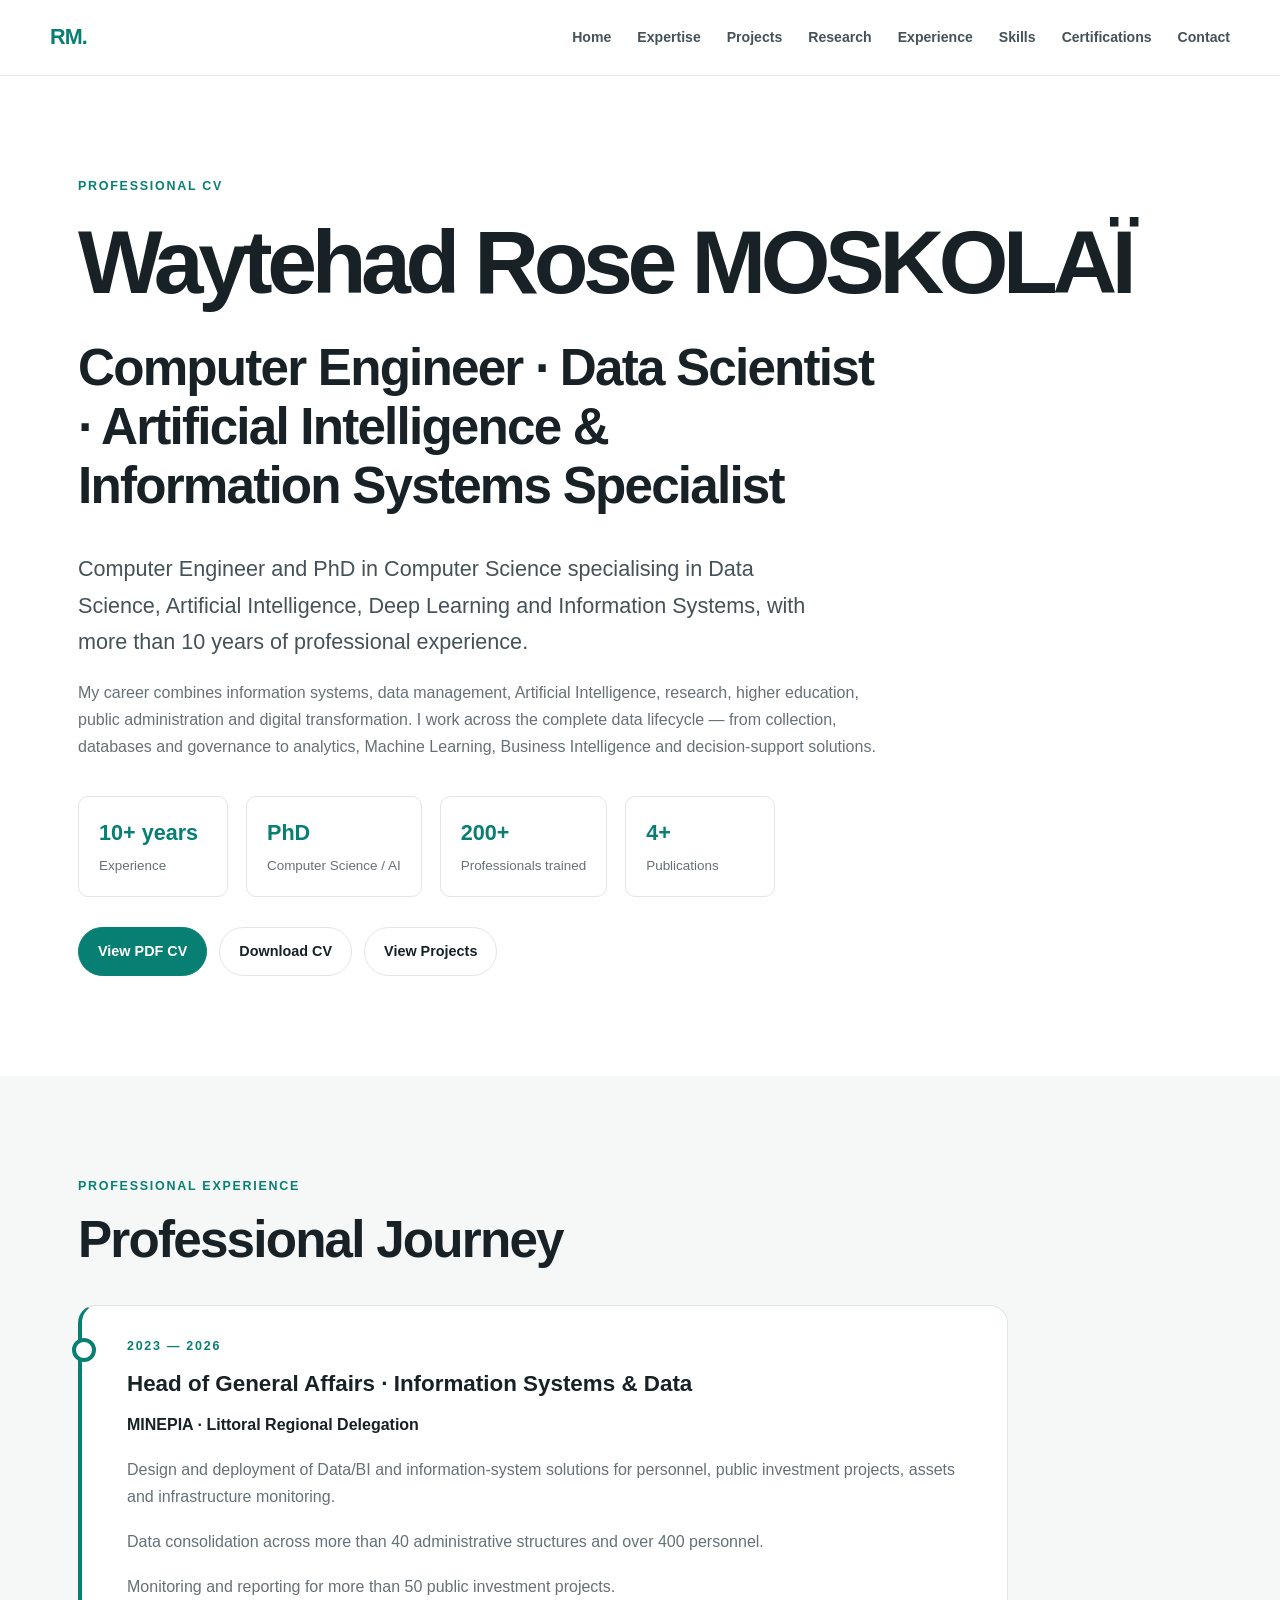
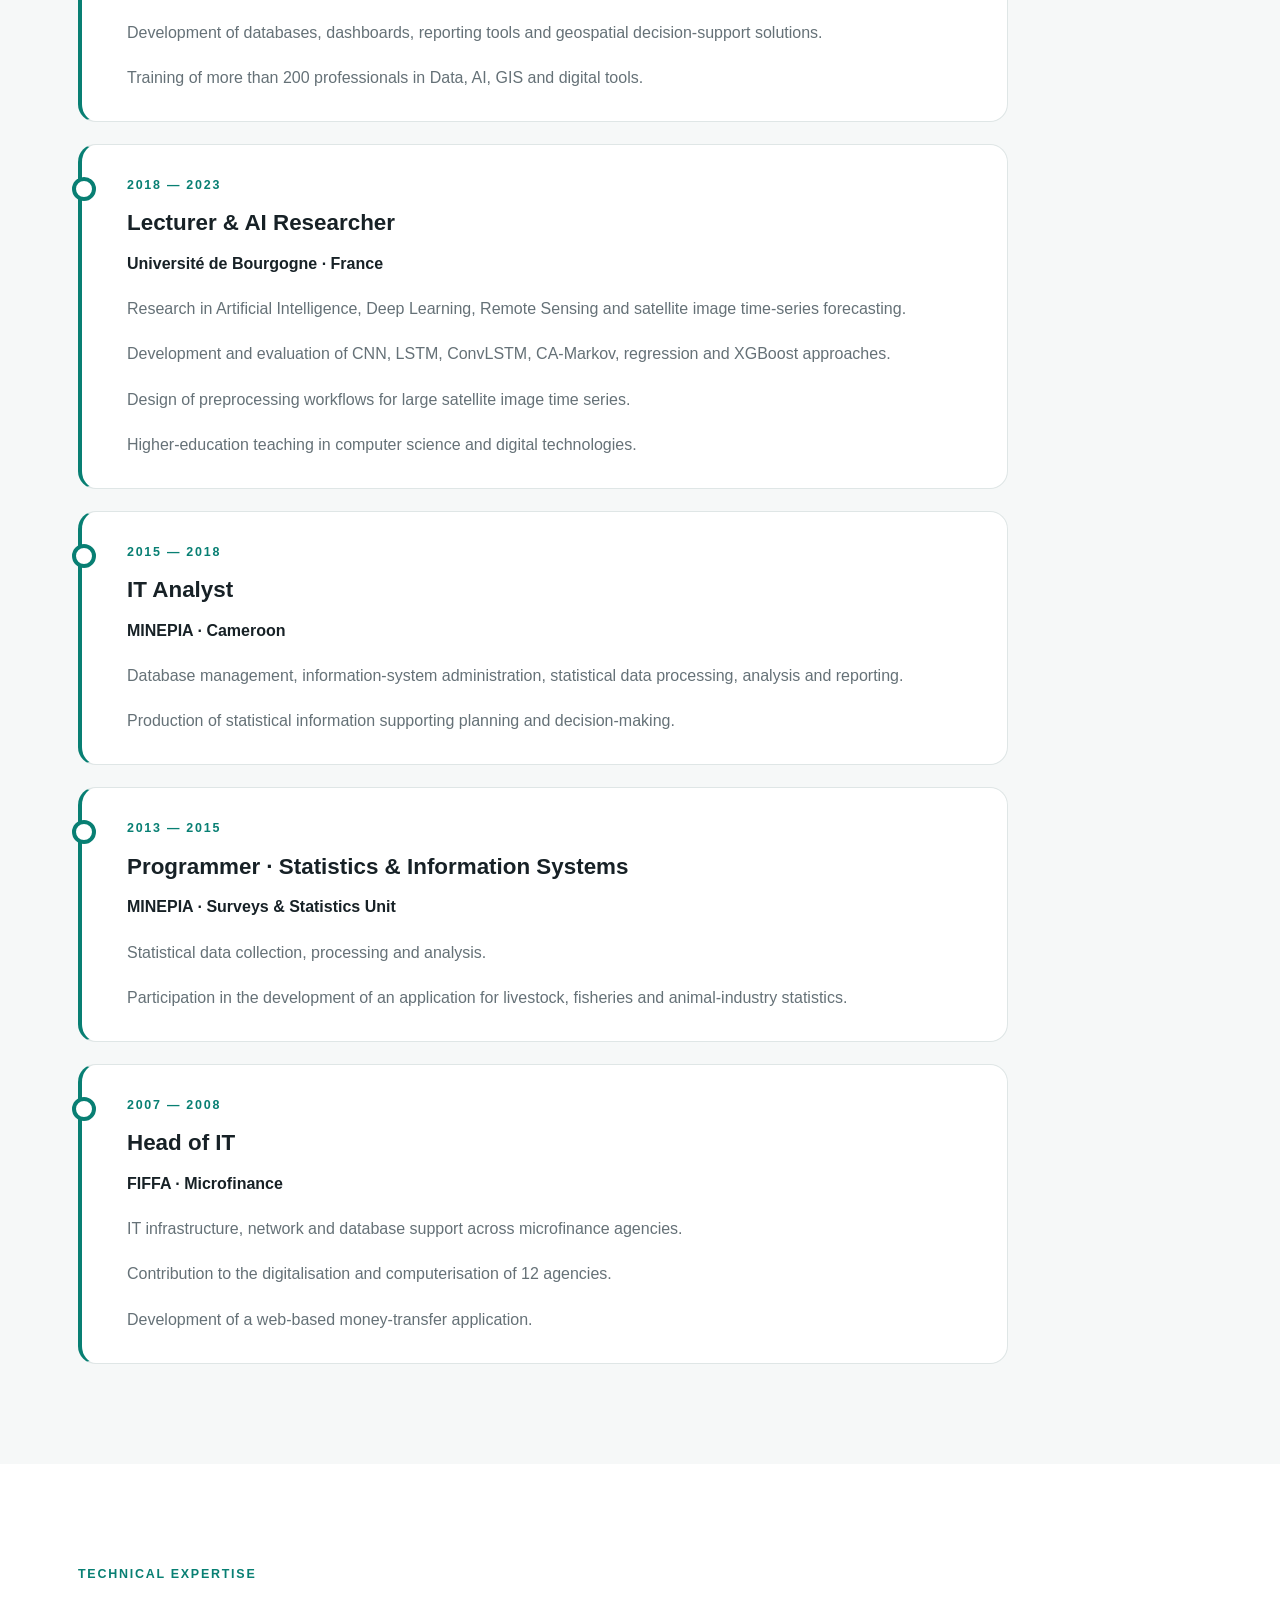
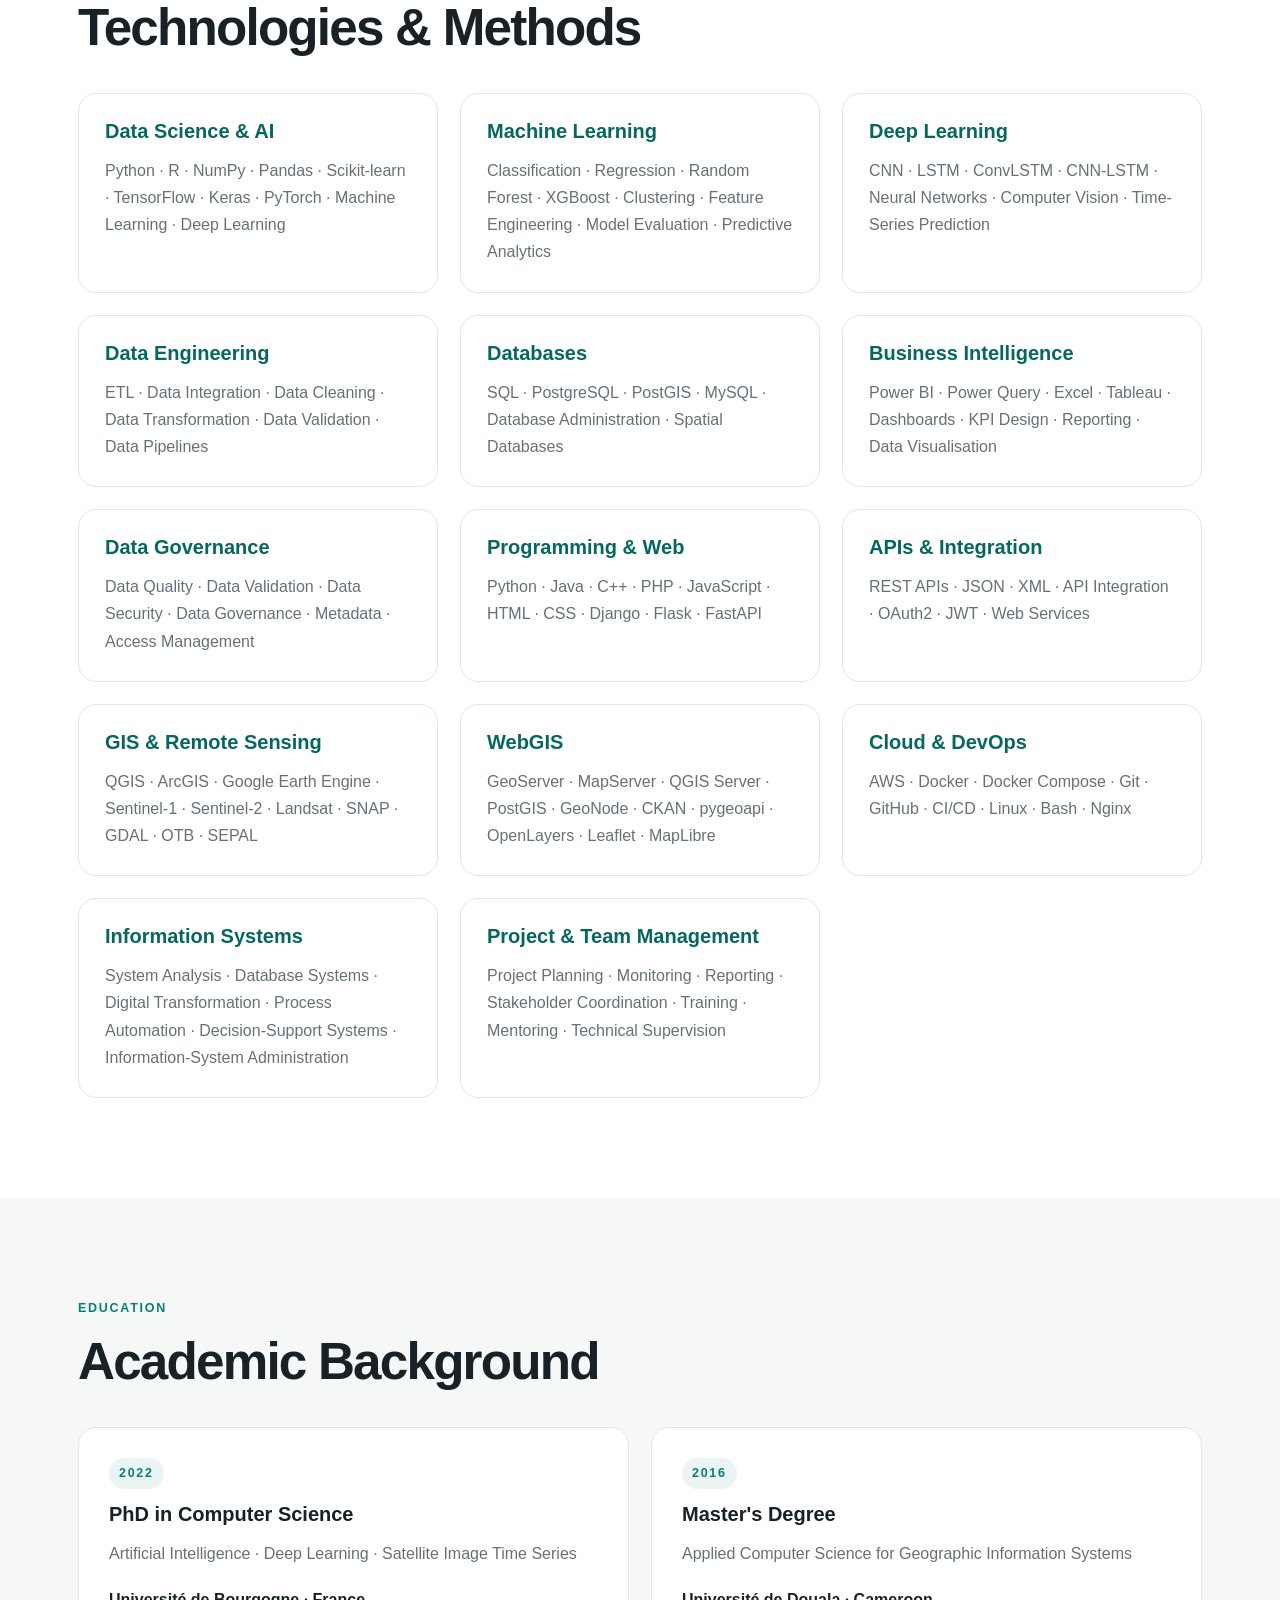
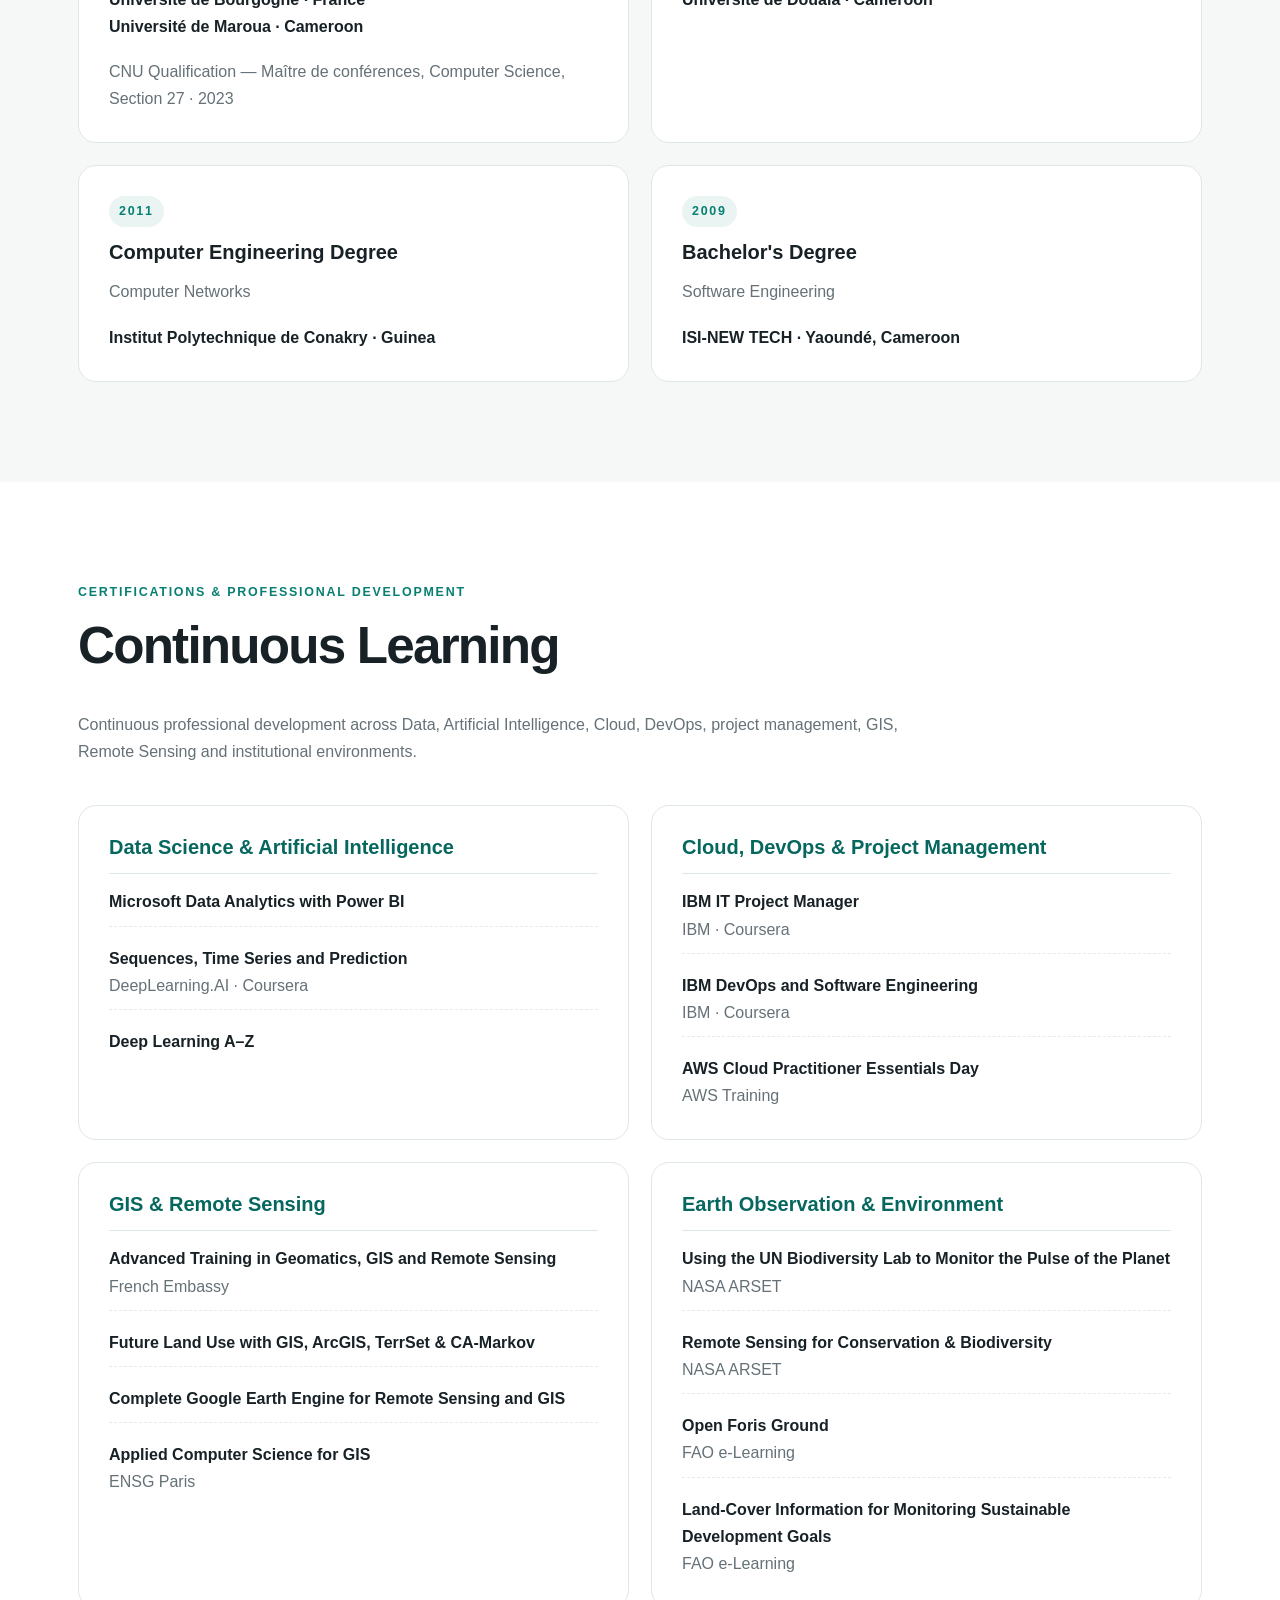
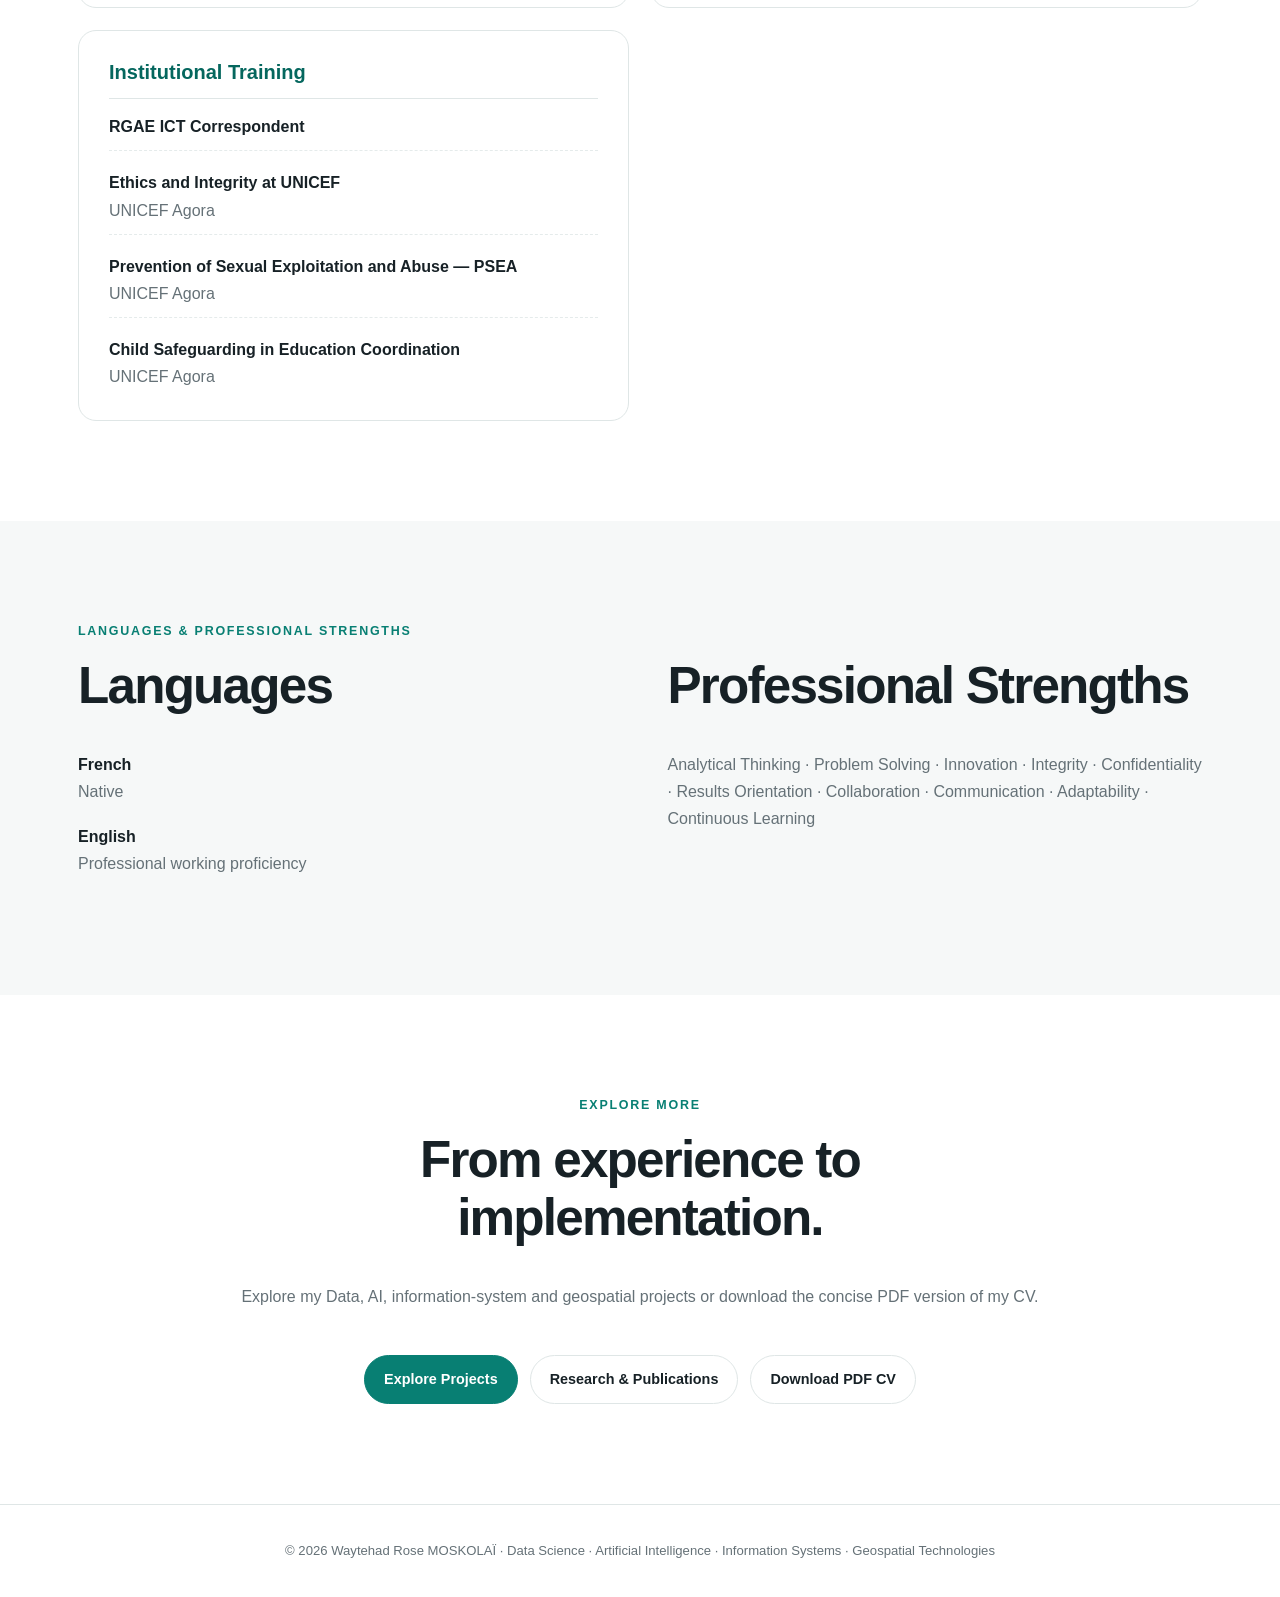
==== cv.html @ c359c7dd "Expand portfolio with research publications" ====
<!doctype html>
<html lang="en">

<head>

    <meta charset="utf-8">

    <meta
        name="viewport"
        content="width=device-width, initial-scale=1"
    >

    <meta
        name="description"
        content="Professional CV of Waytehad Rose MOSKOLAÏ — Computer Engineer, Data Scientist, AI and Information Systems Specialist."
    >

    <title>
        CV | Waytehad Rose MOSKOLAÏ
    </title>

    <link rel="stylesheet" href="style.css">

</head>


<body>

    <!-- =========================================================
         NAVIGATION
    ========================================================== -->

    <header class="nav">

        <a class="brand" href="index.html">
            RM.
        </a>

        <nav>
            <a href="index.html">Home</a>
            <a href="index.html#expertise">Expertise</a>
            <a href="index.html#projects">Projects</a>
            <a href="index.html#research">Research</a>
            <a href="#experience">Experience</a>
            <a href="#skills">Skills</a>
            <a href="#certifications">Certifications</a>
            <a href="index.html#contact">Contact</a>
        </nav>

    </header>


    <main>

        <!-- =====================================================
             01 — PROFILE
        ====================================================== -->

        <section class="section">

            <p class="kicker">
                PROFESSIONAL CV
            </p>

            <h1>
                Waytehad Rose MOSKOLAÏ
            </h1>

            <h2>
                Computer Engineer · Data Scientist ·
                Artificial Intelligence & Information Systems Specialist
            </h2>


            <p class="lead">
                Computer Engineer and PhD in Computer Science
                specialising in Data Science, Artificial Intelligence,
                Deep Learning and Information Systems, with more than
                10 years of professional experience.
            </p>

            <p>
                My career combines information systems, data management,
                Artificial Intelligence, research, higher education,
                public administration and digital transformation.
                I work across the complete data lifecycle — from
                collection, databases and governance to analytics,
                Machine Learning, Business Intelligence and
                decision-support solutions.
            </p>


            <div class="metrics">

                <span>
                    <b>10+ years</b>
                    Experience
                </span>

                <span>
                    <b>PhD</b>
                    Computer Science / AI
                </span>

                <span>
                    <b>200+</b>
                    Professionals trained
                </span>

                <span>
                    <b>4+</b>
                    Publications
                </span>

            </div>


            <div class="actions">

                <a
                    class="btn primary"
                    href="assets/CV_Rose_Moskolai.pdf"
                    target="_blank"
                >
                    View PDF CV
                </a>

                <a
                    class="btn"
                    href="assets/CV_Rose_Moskolai.pdf"
                    download
                >
                    Download CV
                </a>

                <a
                    class="btn"
                    href="index.html#projects"
                >
                    View Projects
                </a>

            </div>

        </section>


        <!-- =====================================================
             02 — EXPERIENCE
        ====================================================== -->

        <section id="experience" class="section alt">

            <p class="kicker">
                PROFESSIONAL EXPERIENCE
            </p>

            <h2>
                Professional Journey
            </h2>


            <div class="cards">


                <!-- EXPERIENCE 01 -->

                <article>

                    <p class="kicker">
                        2023 — 2026
                    </p>

                    <h3>
                        Head of General Affairs ·
                        Information Systems & Data
                    </h3>

                    <p>
                        <strong>
                            MINEPIA · Littoral Regional Delegation
                        </strong>
                    </p>

                    <p>
                        Design and deployment of Data/BI and
                        information-system solutions for personnel,
                        public investment projects, assets and
                        infrastructure monitoring.
                    </p>

                    <p>
                        Data consolidation across more than 40
                        administrative structures and over
                        400 personnel.
                    </p>

                    <p>
                        Monitoring and reporting for more than
                        50 public investment projects.
                    </p>

                    <p>
                        Development of databases, dashboards,
                        reporting tools and geospatial
                        decision-support solutions.
                    </p>

                    <p>
                        Training of more than 200 professionals
                        in Data, AI, GIS and digital tools.
                    </p>

                </article>


                <!-- EXPERIENCE 02 -->

                <article>

                    <p class="kicker">
                        2018 — 2023
                    </p>

                    <h3>
                        Lecturer & AI Researcher
                    </h3>

                    <p>
                        <strong>
                            Université de Bourgogne · France
                        </strong>
                    </p>

                    <p>
                        Research in Artificial Intelligence,
                        Deep Learning, Remote Sensing and
                        satellite image time-series forecasting.
                    </p>

                    <p>
                        Development and evaluation of CNN,
                        LSTM, ConvLSTM, CA-Markov,
                        regression and XGBoost approaches.
                    </p>

                    <p>
                        Design of preprocessing workflows for
                        large satellite image time series.
                    </p>

                    <p>
                        Higher-education teaching in computer
                        science and digital technologies.
                    </p>

                </article>


                <!-- EXPERIENCE 03 -->

                <article>

                    <p class="kicker">
                        2015 — 2018
                    </p>

                    <h3>
                        IT Analyst
                    </h3>

                    <p>
                        <strong>
                            MINEPIA · Cameroon
                        </strong>
                    </p>

                    <p>
                        Database management, information-system
                        administration, statistical data processing,
                        analysis and reporting.
                    </p>

                    <p>
                        Production of statistical information
                        supporting planning and decision-making.
                    </p>

                </article>


                <!-- EXPERIENCE 04 -->

                <article>

                    <p class="kicker">
                        2013 — 2015
                    </p>

                    <h3>
                        Programmer · Statistics & Information Systems
                    </h3>

                    <p>
                        <strong>
                            MINEPIA · Surveys & Statistics Unit
                        </strong>
                    </p>

                    <p>
                        Statistical data collection, processing
                        and analysis.
                    </p>

                    <p>
                        Participation in the development of an
                        application for livestock, fisheries and
                        animal-industry statistics.
                    </p>

                </article>


                <!-- EXPERIENCE 05 -->

                <article>

                    <p class="kicker">
                        2007 — 2008
                    </p>

                    <h3>
                        Head of IT
                    </h3>

                    <p>
                        <strong>
                            FIFFA · Microfinance
                        </strong>
                    </p>

                    <p>
                        IT infrastructure, network and database
                        support across microfinance agencies.
                    </p>

                    <p>
                        Contribution to the digitalisation and
                        computerisation of 12 agencies.
                    </p>

                    <p>
                        Development of a web-based
                        money-transfer application.
                    </p>

                </article>

            </div>

        </section>


        <!-- =====================================================
             03 — TECHNICAL SKILLS
        ====================================================== -->

        <section id="skills" class="section">

            <p class="kicker">
                TECHNICAL EXPERTISE
            </p>

            <h2>
                Technologies & Methods
            </h2>


            <div class="cards">


                <article>

                    <h3>
                        Data Science & AI
                    </h3>

                    <p>
                        Python · R · NumPy · Pandas · Scikit-learn ·
                        TensorFlow · Keras · PyTorch ·
                        Machine Learning · Deep Learning
                    </p>

                </article>


                <article>

                    <h3>
                        Machine Learning
                    </h3>

                    <p>
                        Classification · Regression · Random Forest ·
                        XGBoost · Clustering · Feature Engineering ·
                        Model Evaluation · Predictive Analytics
                    </p>

                </article>


                <article>

                    <h3>
                        Deep Learning
                    </h3>

                    <p>
                        CNN · LSTM · ConvLSTM · CNN-LSTM ·
                        Neural Networks · Computer Vision ·
                        Time-Series Prediction
                    </p>

                </article>


                <article>

                    <h3>
                        Data Engineering
                    </h3>

                    <p>
                        ETL · Data Integration · Data Cleaning ·
                        Data Transformation · Data Validation ·
                        Data Pipelines
                    </p>

                </article>


                <article>

                    <h3>
                        Databases
                    </h3>

                    <p>
                        SQL · PostgreSQL · PostGIS · MySQL ·
                        Database Administration ·
                        Spatial Databases
                    </p>

                </article>


                <article>

                    <h3>
                        Business Intelligence
                    </h3>

                    <p>
                        Power BI · Power Query · Excel · Tableau ·
                        Dashboards · KPI Design · Reporting ·
                        Data Visualisation
                    </p>

                </article>


                <article>

                    <h3>
                        Data Governance
                    </h3>

                    <p>
                        Data Quality · Data Validation ·
                        Data Security · Data Governance ·
                        Metadata · Access Management
                    </p>

                </article>


                <article>

                    <h3>
                        Programming & Web
                    </h3>

                    <p>
                        Python · Java · C++ · PHP · JavaScript ·
                        HTML · CSS · Django · Flask · FastAPI
                    </p>

                </article>


                <article>

                    <h3>
                        APIs & Integration
                    </h3>

                    <p>
                        REST APIs · JSON · XML ·
                        API Integration · OAuth2 · JWT ·
                        Web Services
                    </p>

                </article>


                <article>

                    <h3>
                        GIS & Remote Sensing
                    </h3>

                    <p>
                        QGIS · ArcGIS · Google Earth Engine ·
                        Sentinel-1 · Sentinel-2 · Landsat ·
                        SNAP · GDAL · OTB · SEPAL
                    </p>

                </article>


                <article>

                    <h3>
                        WebGIS
                    </h3>

                    <p>
                        GeoServer · MapServer · QGIS Server ·
                        PostGIS · GeoNode · CKAN · pygeoapi ·
                        OpenLayers · Leaflet · MapLibre
                    </p>

                </article>


                <article>

                    <h3>
                        Cloud & DevOps
                    </h3>

                    <p>
                        AWS · Docker · Docker Compose · Git ·
                        GitHub · CI/CD · Linux · Bash · Nginx
                    </p>

                </article>


                <article>

                    <h3>
                        Information Systems
                    </h3>

                    <p>
                        System Analysis · Database Systems ·
                        Digital Transformation · Process Automation ·
                        Decision-Support Systems ·
                        Information-System Administration
                    </p>

                </article>


                <article>

                    <h3>
                        Project & Team Management
                    </h3>

                    <p>
                        Project Planning · Monitoring · Reporting ·
                        Stakeholder Coordination · Training ·
                        Mentoring · Technical Supervision
                    </p>

                </article>

            </div>

        </section>


        <!-- =====================================================
             04 — EDUCATION
        ====================================================== -->

        <section id="education" class="section alt">

            <p class="kicker">
                EDUCATION
            </p>

            <h2>
                Academic Background
            </h2>


            <div class="cards">

                <article>

                    <p class="kicker">2022</p>

                    <h3>
                        PhD in Computer Science
                    </h3>

                    <p>
                        Artificial Intelligence · Deep Learning ·
                        Satellite Image Time Series
                    </p>

                    <p>
                        <strong>
                            Université de Bourgogne · France<br>
                            Université de Maroua · Cameroon
                        </strong>
                    </p>

                    <p>
                        CNU Qualification — Maître de conférences,
                        Computer Science, Section 27 · 2023
                    </p>

                </article>


                <article>

                    <p class="kicker">2016</p>

                    <h3>
                        Master's Degree
                    </h3>

                    <p>
                        Applied Computer Science for
                        Geographic Information Systems
                    </p>

                    <p>
                        <strong>
                            Université de Douala · Cameroon
                        </strong>
                    </p>

                </article>


                <article>

                    <p class="kicker">2011</p>

                    <h3>
                        Computer Engineering Degree
                    </h3>

                    <p>
                        Computer Networks
                    </p>

                    <p>
                        <strong>
                            Institut Polytechnique de Conakry · Guinea
                        </strong>
                    </p>

                </article>


                <article>

                    <p class="kicker">2009</p>

                    <h3>
                        Bachelor's Degree
                    </h3>

                    <p>
                        Software Engineering
                    </p>

                    <p>
                        <strong>
                            ISI-NEW TECH · Yaoundé, Cameroon
                        </strong>
                    </p>

                </article>

            </div>

        </section>


        <!-- =====================================================
             05 — CERTIFICATIONS
        ====================================================== -->

        <section id="certifications" class="section">

            <p class="kicker">
                CERTIFICATIONS & PROFESSIONAL DEVELOPMENT
            </p>

            <h2>
                Continuous Learning
            </h2>

            <p>
                Continuous professional development across Data,
                Artificial Intelligence, Cloud, DevOps, project
                management, GIS, Remote Sensing and institutional
                environments.
            </p>


            <div class="cards">


                <!-- DATA & AI -->

                <article>

                    <h3>
                        Data Science & Artificial Intelligence
                    </h3>

                    <p>
                        <strong>
                            Microsoft Data Analytics with Power BI
                        </strong>
                    </p>

                    <p>
                        <strong>
                            Sequences, Time Series and Prediction
                        </strong><br>
                        DeepLearning.AI · Coursera
                    </p>

                    <p>
                        <strong>
                            Deep Learning A–Z
                        </strong>
                    </p>

                </article>


                <!-- CLOUD / DEVOPS -->

                <article>

                    <h3>
                        Cloud, DevOps & Project Management
                    </h3>

                    <p>
                        <strong>
                            IBM IT Project Manager
                        </strong><br>
                        IBM · Coursera
                    </p>

                    <p>
                        <strong>
                            IBM DevOps and Software Engineering
                        </strong><br>
                        IBM · Coursera
                    </p>

                    <p>
                        <strong>
                            AWS Cloud Practitioner Essentials Day
                        </strong><br>
                        AWS Training
                    </p>

                </article>


                <!-- GIS -->

                <article>

                    <h3>
                        GIS & Remote Sensing
                    </h3>

                    <p>
                        <strong>
                            Advanced Training in Geomatics,
                            GIS and Remote Sensing
                        </strong><br>
                        French Embassy
                    </p>

                    <p>
                        <strong>
                            Future Land Use with GIS,
                            ArcGIS, TerrSet & CA-Markov
                        </strong>
                    </p>

                    <p>
                        <strong>
                            Complete Google Earth Engine
                            for Remote Sensing and GIS
                        </strong>
                    </p>

                    <p>
                        <strong>
                            Applied Computer Science for GIS
                        </strong><br>
                        ENSG Paris
                    </p>

                </article>


                <!-- EARTH OBSERVATION -->

                <article>

                    <h3>
                        Earth Observation & Environment
                    </h3>

                    <p>
                        <strong>
                            Using the UN Biodiversity Lab
                            to Monitor the Pulse of the Planet
                        </strong><br>
                        NASA ARSET
                    </p>

                    <p>
                        <strong>
                            Remote Sensing for Conservation
                            & Biodiversity
                        </strong><br>
                        NASA ARSET
                    </p>

                    <p>
                        <strong>
                            Open Foris Ground
                        </strong><br>
                        FAO e-Learning
                    </p>

                    <p>
                        <strong>
                            Land-Cover Information for Monitoring
                            Sustainable Development Goals
                        </strong><br>
                        FAO e-Learning
                    </p>

                </article>


                <!-- INSTITUTIONAL -->

                <article>

                    <h3>
                        Institutional Training
                    </h3>

                    <p>
                        <strong>
                            RGAE ICT Correspondent
                        </strong>
                    </p>

                    <p>
                        <strong>
                            Ethics and Integrity at UNICEF
                        </strong><br>
                        UNICEF Agora
                    </p>

                    <p>
                        <strong>
                            Prevention of Sexual Exploitation
                            and Abuse — PSEA
                        </strong><br>
                        UNICEF Agora
                    </p>

                    <p>
                        <strong>
                            Child Safeguarding in Education
                            Coordination
                        </strong><br>
                        UNICEF Agora
                    </p>

                </article>

            </div>

        </section>


        <!-- =====================================================
             06 — LANGUAGES & STRENGTHS
        ====================================================== -->

        <section class="section alt">

            <p class="kicker">
                LANGUAGES & PROFESSIONAL STRENGTHS
            </p>


            <div class="twocol">

                <div>

                    <h2>
                        Languages
                    </h2>

                    <p>
                        <strong>French</strong><br>
                        Native
                    </p>

                    <p>
                        <strong>English</strong><br>
                        Professional working proficiency
                    </p>

                </div>


                <div>

                    <h2>
                        Professional Strengths
                    </h2>

                    <p>
                        Analytical Thinking · Problem Solving ·
                        Innovation · Integrity · Confidentiality ·
                        Results Orientation · Collaboration ·
                        Communication · Adaptability ·
                        Continuous Learning
                    </p>

                </div>

            </div>

        </section>


        <!-- =====================================================
             07 — FINAL CTA
        ====================================================== -->

        <section class="section contact">

            <p class="kicker">
                EXPLORE MORE
            </p>

            <h2>
                From experience to implementation.
            </h2>

            <p>
                Explore my Data, AI, information-system and
                geospatial projects or download the concise
                PDF version of my CV.
            </p>


            <div class="actions center">

                <a
                    class="btn primary"
                    href="index.html#projects"
                >
                    Explore Projects
                </a>

                <a
                    class="btn"
                    href="index.html#research"
                >
                    Research & Publications
                </a>

                <a
                    class="btn"
                    href="assets/CV_Rose_Moskolai.pdf"
                    download
                >
                    Download PDF CV
                </a>

            </div>

        </section>

    </main>


    <footer>
        © 2026 Waytehad Rose MOSKOLAÏ ·
        Data Science · Artificial Intelligence ·
        Information Systems · Geospatial Technologies
    </footer>

</body>

</html>
---- style.css ----
/* ============================================================
   ROSE MOSKOLAÏ — PORTFOLIO
   Global stylesheet
   ============================================================ */


/* ============================================================
   01 — VARIABLES
   ============================================================ */

:root {
    --bg: #ffffff;
    --bg-alt: #f6f8f8;
    --surface: #ffffff;

    --text: #172126;
    --muted: #657177;
    --line: #dfe6e6;

    --accent: #087f73;
    --accent-dark: #05675e;
    --accent-soft: #eaf5f3;

    --max-width: 1180px;

    --radius: 18px;
    --radius-small: 10px;

    --shadow:
        0 12px 35px rgba(20, 40, 45, 0.07);

    --transition: 0.25s ease;
}


/* ============================================================
   02 — RESET
   ============================================================ */

* {
    box-sizing: border-box;
}

html {
    scroll-behavior: smooth;
}

body {
    margin: 0;

    font-family:
        Inter,
        -apple-system,
        BlinkMacSystemFont,
        "Segoe UI",
        Roboto,
        Arial,
        sans-serif;

    color: var(--text);
    background: var(--bg);

    line-height: 1.7;
}

img {
    max-width: 100%;
}

a {
    color: inherit;
}


/* ============================================================
   03 — TYPOGRAPHY
   ============================================================ */

h1,
h2,
h3 {
    margin-top: 0;
    line-height: 1.15;
}

h1 {
    margin-bottom: 25px;

    font-size: clamp(3rem, 7vw, 6rem);
    font-weight: 800;

    letter-spacing: -0.06em;
}

h1 span {
    color: var(--accent);
}

h2 {
    max-width: 800px;

    margin-bottom: 35px;

    font-size: clamp(2rem, 4vw, 3.3rem);
    font-weight: 750;

    letter-spacing: -0.035em;
}

h3 {
    margin-bottom: 14px;

    font-size: 1.25rem;
    font-weight: 700;
}

p {
    margin-top: 0;
    margin-bottom: 18px;

    color: var(--muted);
}

strong {
    color: var(--text);
}

.lead {
    max-width: 760px;

    font-size: clamp(1.1rem, 2vw, 1.35rem);
    line-height: 1.7;

    color: #455258;
}

.kicker {
    margin-bottom: 14px;

    color: var(--accent);

    font-size: 0.78rem;
    font-weight: 800;

    letter-spacing: 0.14em;
    text-transform: uppercase;
}


/* ============================================================
   04 — NAVIGATION
   ============================================================ */

.nav {
    position: sticky;
    top: 0;
    z-index: 100;

    display: flex;
    align-items: center;
    justify-content: space-between;

    min-height: 76px;

    padding: 0 max(28px, calc((100vw - var(--max-width)) / 2));

    background: rgba(255, 255, 255, 0.94);

    border-bottom: 1px solid rgba(223, 230, 230, 0.85);

    backdrop-filter: blur(14px);
}

.brand {
    color: var(--accent);

    font-size: 1.35rem;
    font-weight: 900;

    letter-spacing: -0.04em;

    text-decoration: none;
}

.nav nav {
    display: flex;
    align-items: center;
    gap: 26px;
}

.nav nav a {
    position: relative;

    color: #455258;

    font-size: 0.88rem;
    font-weight: 650;

    text-decoration: none;

    transition: color var(--transition);
}

.nav nav a:hover {
    color: var(--accent);
}

.nav nav a::after {
    content: "";

    position: absolute;
    left: 0;
    bottom: -8px;

    width: 0;
    height: 2px;

    background: var(--accent);

    transition: width var(--transition);
}

.nav nav a:hover::after {
    width: 100%;
}


/* ============================================================
   05 — HERO
   ============================================================ */

.hero {
    display: grid;

    grid-template-columns:
        minmax(0, 1.4fr)
        minmax(280px, 0.6fr);

    align-items: center;

    gap: 70px;

    max-width: var(--max-width);

    min-height: calc(100vh - 76px);

    margin: auto;

    padding: 80px 28px;
}

.hero .lead {
    max-width: 720px;
}

.portrait-wrap {
    display: flex;
    align-items: center;
    justify-content: center;

    position: relative;
}

.portrait-wrap::before {
    content: "";

    position: absolute;

    width: 330px;
    height: 330px;

    border-radius: 50%;

    background: var(--accent-soft);
}

.portrait {
    position: relative;
    z-index: 1;

    width: 300px;
    height: 300px;

    object-fit: cover;

    border-radius: 50%;

    border: 8px solid #ffffff;

    box-shadow: var(--shadow);
}


/* ============================================================
   06 — GENERAL SECTIONS
   ============================================================ */

.section {
    max-width: var(--max-width);

    margin: auto;

    padding: 100px 28px;
}

.section.alt {
    max-width: none;

    padding-left:
        max(28px, calc((100vw - var(--max-width)) / 2 + 28px));

    padding-right:
        max(28px, calc((100vw - var(--max-width)) / 2 + 28px));

    background: var(--bg-alt);
}

.section > p:not(.kicker):not(.lead) {
    max-width: 820px;
}


/* ============================================================
   07 — TWO COLUMNS
   ============================================================ */

.twocol {
    display: grid;

    grid-template-columns:
        repeat(2, minmax(0, 1fr));

    gap: 55px;
}

.twocol > div,
.twocol > p {
    min-width: 0;
}


/* ============================================================
   08 — BUTTONS
   ============================================================ */

.actions {
    display: flex;
    flex-wrap: wrap;

    gap: 12px;

    margin-top: 30px;
}

.actions.center {
    justify-content: center;

    margin-top: 45px;
}

.btn {
    display: inline-flex;

    align-items: center;
    justify-content: center;

    min-height: 46px;

    padding: 11px 19px;

    border: 1px solid var(--line);
    border-radius: 999px;

    background: #ffffff;

    color: var(--text);

    font-size: 0.9rem;
    font-weight: 700;

    text-decoration: none;

    transition:
        transform var(--transition),
        border-color var(--transition),
        background var(--transition),
        color var(--transition),
        box-shadow var(--transition);
}

.btn:hover {
    transform: translateY(-2px);

    border-color: var(--accent);

    color: var(--accent);

    box-shadow:
        0 8px 20px rgba(20, 40, 45, 0.08);
}

.btn.primary {
    border-color: var(--accent);

    background: var(--accent);

    color: #ffffff;
}

.btn.primary:hover {
    border-color: var(--accent-dark);

    background: var(--accent-dark);

    color: #ffffff;
}


/* ============================================================
   09 — METRICS
   ============================================================ */

.metrics {
    display: flex;
    flex-wrap: wrap;

    gap: 18px;

    margin-top: 35px;
}

.metrics span {
    min-width: 150px;

    padding: 18px 20px;

    border: 1px solid var(--line);
    border-radius: var(--radius-small);

    background: var(--surface);

    color: var(--muted);

    font-size: 0.84rem;
}

.metrics b {
    display: block;

    margin-bottom: 4px;

    color: var(--accent);

    font-size: 1.35rem;
}


/* ============================================================
   10 — GENERAL CARDS
   ============================================================ */

.cards {
    display: grid;

    grid-template-columns:
        repeat(2, minmax(0, 1fr));

    gap: 22px;
}

.cards article {
    position: relative;

    padding: 30px;

    border: 1px solid var(--line);
    border-radius: var(--radius);

    background: var(--surface);

    transition:
        transform var(--transition),
        box-shadow var(--transition),
        border-color var(--transition);
}

.cards article:hover {
    transform: translateY(-4px);

    border-color: rgba(8, 127, 115, 0.35);

    box-shadow: var(--shadow);
}

.cards article p:last-child {
    margin-bottom: 0;
}


/* ============================================================
   11 — FEATURED PROJECT
   ============================================================ */

.project {
    display: grid;

    grid-template-columns:
        minmax(0, 1.5fr)
        minmax(260px, 0.5fr);

    gap: 45px;

    margin: 45px 0 55px;

    padding: 42px;

    border: 1px solid var(--line);
    border-radius: 24px;

    background: var(--surface);

    box-shadow: var(--shadow);
}

.project h3 {
    max-width: 700px;

    font-size: clamp(1.7rem, 3vw, 2.3rem);
}

.panel {
    display: flex;
    flex-direction: column;

    gap: 12px;

    padding: 26px;

    border-radius: var(--radius);

    background: var(--accent-soft);
}

.panel > div {
    padding-bottom: 13px;

    border-bottom:
        1px solid rgba(8, 127, 115, 0.15);
}

.panel small {
    display: block;

    margin-bottom: 4px;

    color: var(--muted);

    font-size: 0.75rem;

    text-transform: uppercase;

    letter-spacing: 0.08em;
}

.panel strong {
    color: var(--accent-dark);

    font-size: 1rem;
}

.panel p {
    margin: 8px 0 0;

    font-size: 0.85rem;
}


/* ============================================================
   12 — PROJECT / PUBLICATION GRID
   ============================================================ */

.next {
    display: grid;

    grid-template-columns:
        repeat(2, minmax(0, 1fr));

    gap: 22px;
}

.next article {
    display: flex;
    flex-direction: column;

    min-height: 100%;

    padding: 30px;

    border: 1px solid var(--line);
    border-radius: var(--radius);

    background: var(--surface);

    transition:
        transform var(--transition),
        box-shadow var(--transition),
        border-color var(--transition);
}

.next article:hover {
    transform: translateY(-4px);

    border-color: rgba(8, 127, 115, 0.35);

    box-shadow: var(--shadow);
}

.next article > span {
    display: inline-flex;

    align-items: center;
    justify-content: center;

    width: fit-content;
    min-width: 42px;
    height: 32px;

    margin-bottom: 20px;

    padding: 0 10px;

    border-radius: 999px;

    background: var(--accent-soft);

    color: var(--accent);

    font-size: 0.78rem;
    font-weight: 800;
}

.next article h3 {
    font-size: 1.25rem;
}

.next article .btn {
    align-self: flex-start;

    margin-top: auto;
}

.next article em {
    color: var(--accent);

    font-style: normal;
    font-weight: 700;
}


/* ============================================================
   13 — CV EXPERIENCE
   Gives the experience cards a timeline feeling
   ============================================================ */

#experience .cards {
    grid-template-columns: 1fr;

    max-width: 930px;
}

#experience .cards article {
    padding-left: 45px;

    border-left: 4px solid var(--accent);
}

#experience .cards article::before {
    content: "";

    position: absolute;

    left: -10px;
    top: 32px;

    width: 16px;
    height: 16px;

    border: 4px solid var(--accent);

    border-radius: 50%;

    background: #ffffff;
}

#experience .cards article h3 {
    font-size: 1.4rem;
}


/* ============================================================
   14 — SKILLS PAGE
   ============================================================ */

#skills .cards {
    grid-template-columns:
        repeat(3, minmax(0, 1fr));
}

#skills .cards article {
    padding: 26px;
}

#skills .cards h3 {
    color: var(--accent-dark);
}


/* ============================================================
   15 — EDUCATION
   ============================================================ */

#education .cards article .kicker {
    display: inline-block;

    padding: 5px 10px;

    border-radius: 999px;

    background: var(--accent-soft);
}


/* ============================================================
   16 — CERTIFICATIONS
   ============================================================ */

#certifications .cards {
    margin-top: 40px;
}

#certifications .cards article h3 {
    padding-bottom: 14px;

    border-bottom: 1px solid var(--line);

    color: var(--accent-dark);
}

#certifications .cards article p {
    padding-bottom: 10px;

    border-bottom:
        1px dashed rgba(223, 230, 230, 0.8);
}

#certifications .cards article p:last-child {
    padding-bottom: 0;

    border-bottom: 0;
}


/* ============================================================
   17 — CONTACT
   ============================================================ */

.contact {
    text-align: center;
}

.contact h2,
.contact > p {
    margin-left: auto;
    margin-right: auto;
}


/* ============================================================
   18 — FOOTER
   ============================================================ */

footer {
    padding: 35px 28px;

    border-top: 1px solid var(--line);

    background: #ffffff;

    color: var(--muted);

    font-size: 0.82rem;

    text-align: center;
}


/* ============================================================
   19 — ACCESSIBILITY / FOCUS
   ============================================================ */

a:focus-visible {
    outline: 3px solid rgba(8, 127, 115, 0.25);

    outline-offset: 4px;

    border-radius: 6px;
}


/* ============================================================
   20 — TABLET
   ============================================================ */

@media (max-width: 950px) {

    .nav {
        position: relative;

        flex-direction: column;

        align-items: flex-start;

        gap: 12px;

        padding: 20px 28px;
    }

    .nav nav {
        width: 100%;

        gap: 18px;

        overflow-x: auto;

        padding-bottom: 5px;
    }

    .nav nav a {
        white-space: nowrap;
    }


    .hero {
        grid-template-columns: 1fr;

        min-height: auto;

        padding-top: 70px;
    }

    .portrait-wrap {
        justify-content: flex-start;
    }

    .portrait-wrap::before {
        width: 260px;
        height: 260px;
    }

    .portrait {
        width: 235px;
        height: 235px;
    }


    .project {
        grid-template-columns: 1fr;
    }


    #skills .cards {
        grid-template-columns:
            repeat(2, minmax(0, 1fr));
    }

}


/* ============================================================
   21 — MOBILE
   ============================================================ */

@media (max-width: 680px) {

    h1 {
        font-size: 3rem;

        letter-spacing: -0.045em;
    }

    h2 {
        font-size: 2rem;
    }


    .section {
        padding: 70px 20px;
    }

    .section.alt {
        padding-left: 20px;
        padding-right: 20px;
    }


    .hero {
        gap: 45px;

        padding: 55px 20px 70px;
    }


    .twocol,
    .cards,
    .next,
    #skills .cards {
        grid-template-columns: 1fr;
    }


    .project {
        padding: 26px;

        border-radius: var(--radius);
    }


    .metrics {
        display: grid;

        grid-template-columns:
            repeat(2, minmax(0, 1fr));
    }

    .metrics span {
        min-width: 0;
    }


    .actions {
        align-items: stretch;
    }

    .actions .btn {
        flex: 1 1 auto;
    }


    #experience .cards article {
        padding-left: 30px;
    }

}


/* ============================================================
   22 — VERY SMALL SCREENS
   ============================================================ */

@media (max-width: 430px) {

    .metrics {
        grid-template-columns: 1fr;
    }

    .btn {
        width: 100%;
    }

    .portrait-wrap::before {
        width: 225px;
        height: 225px;
    }

    .portrait {
        width: 205px;
        height: 205px;
    }

}
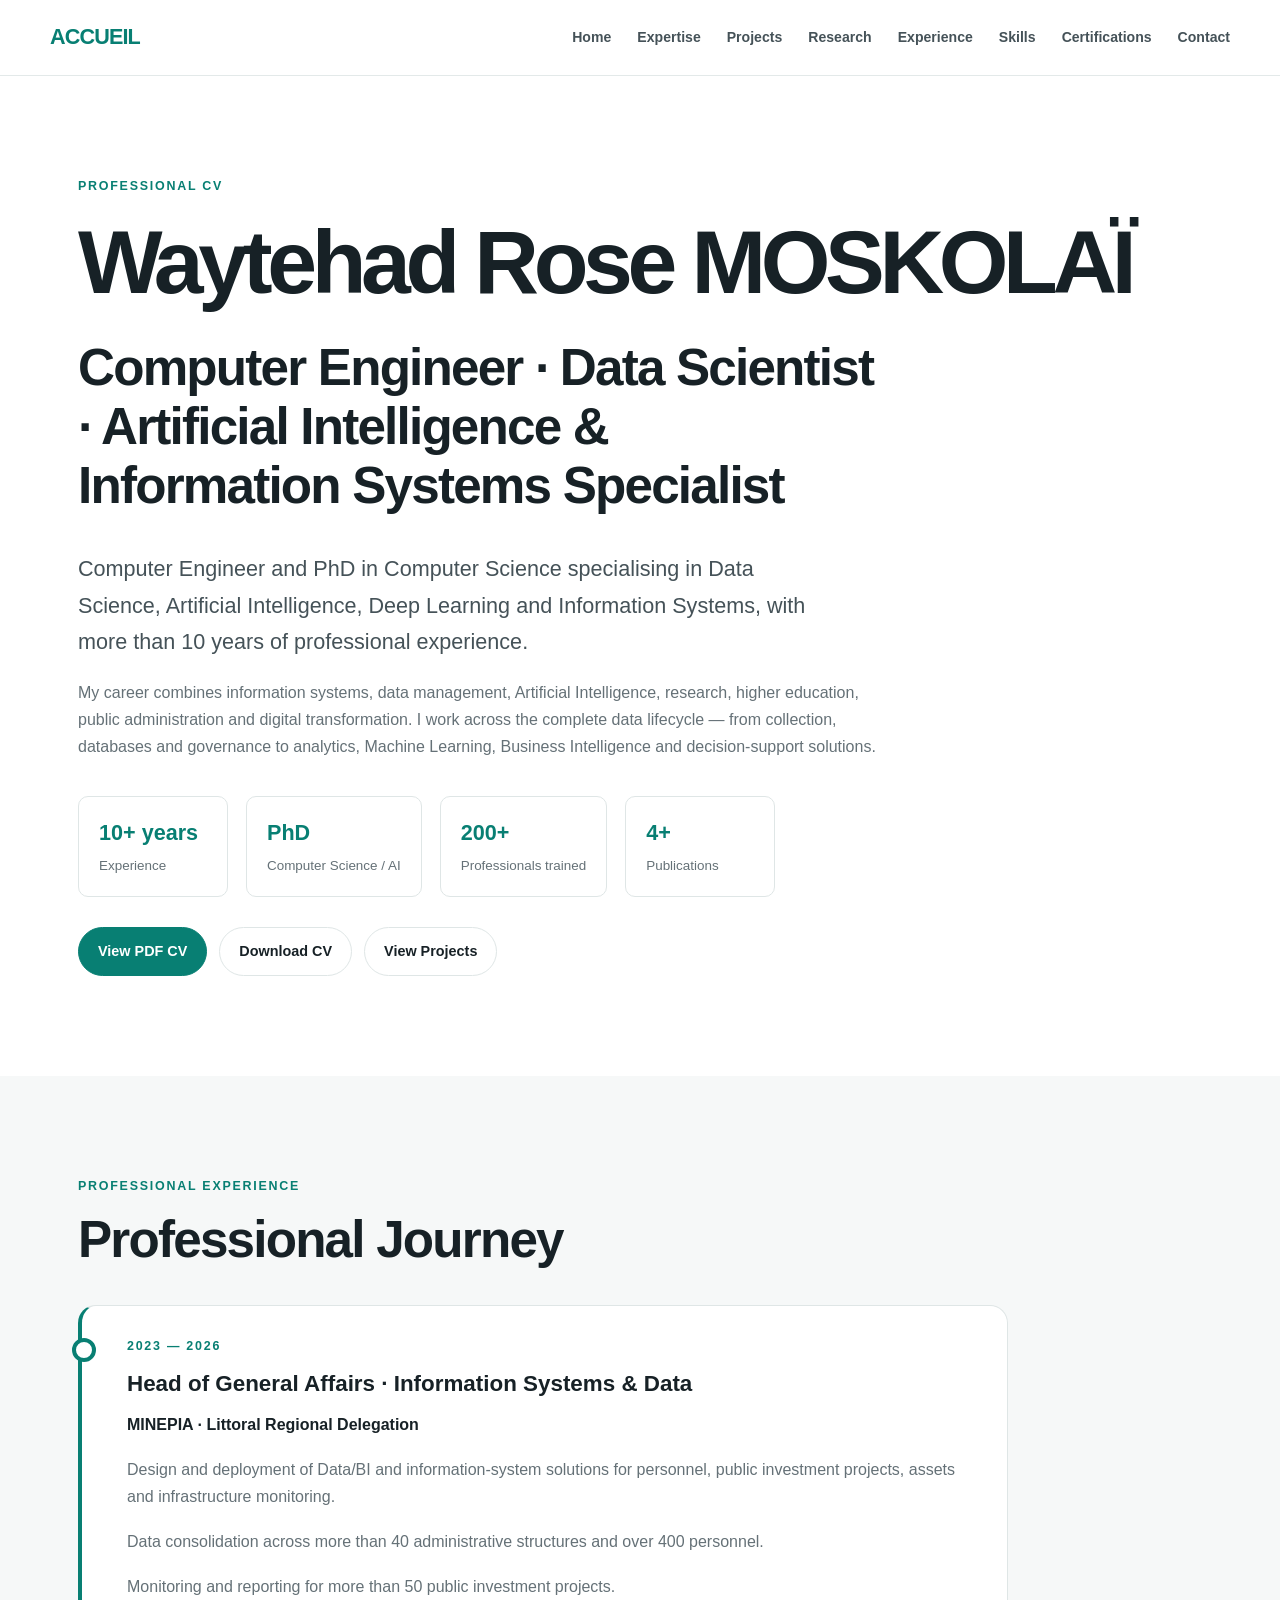
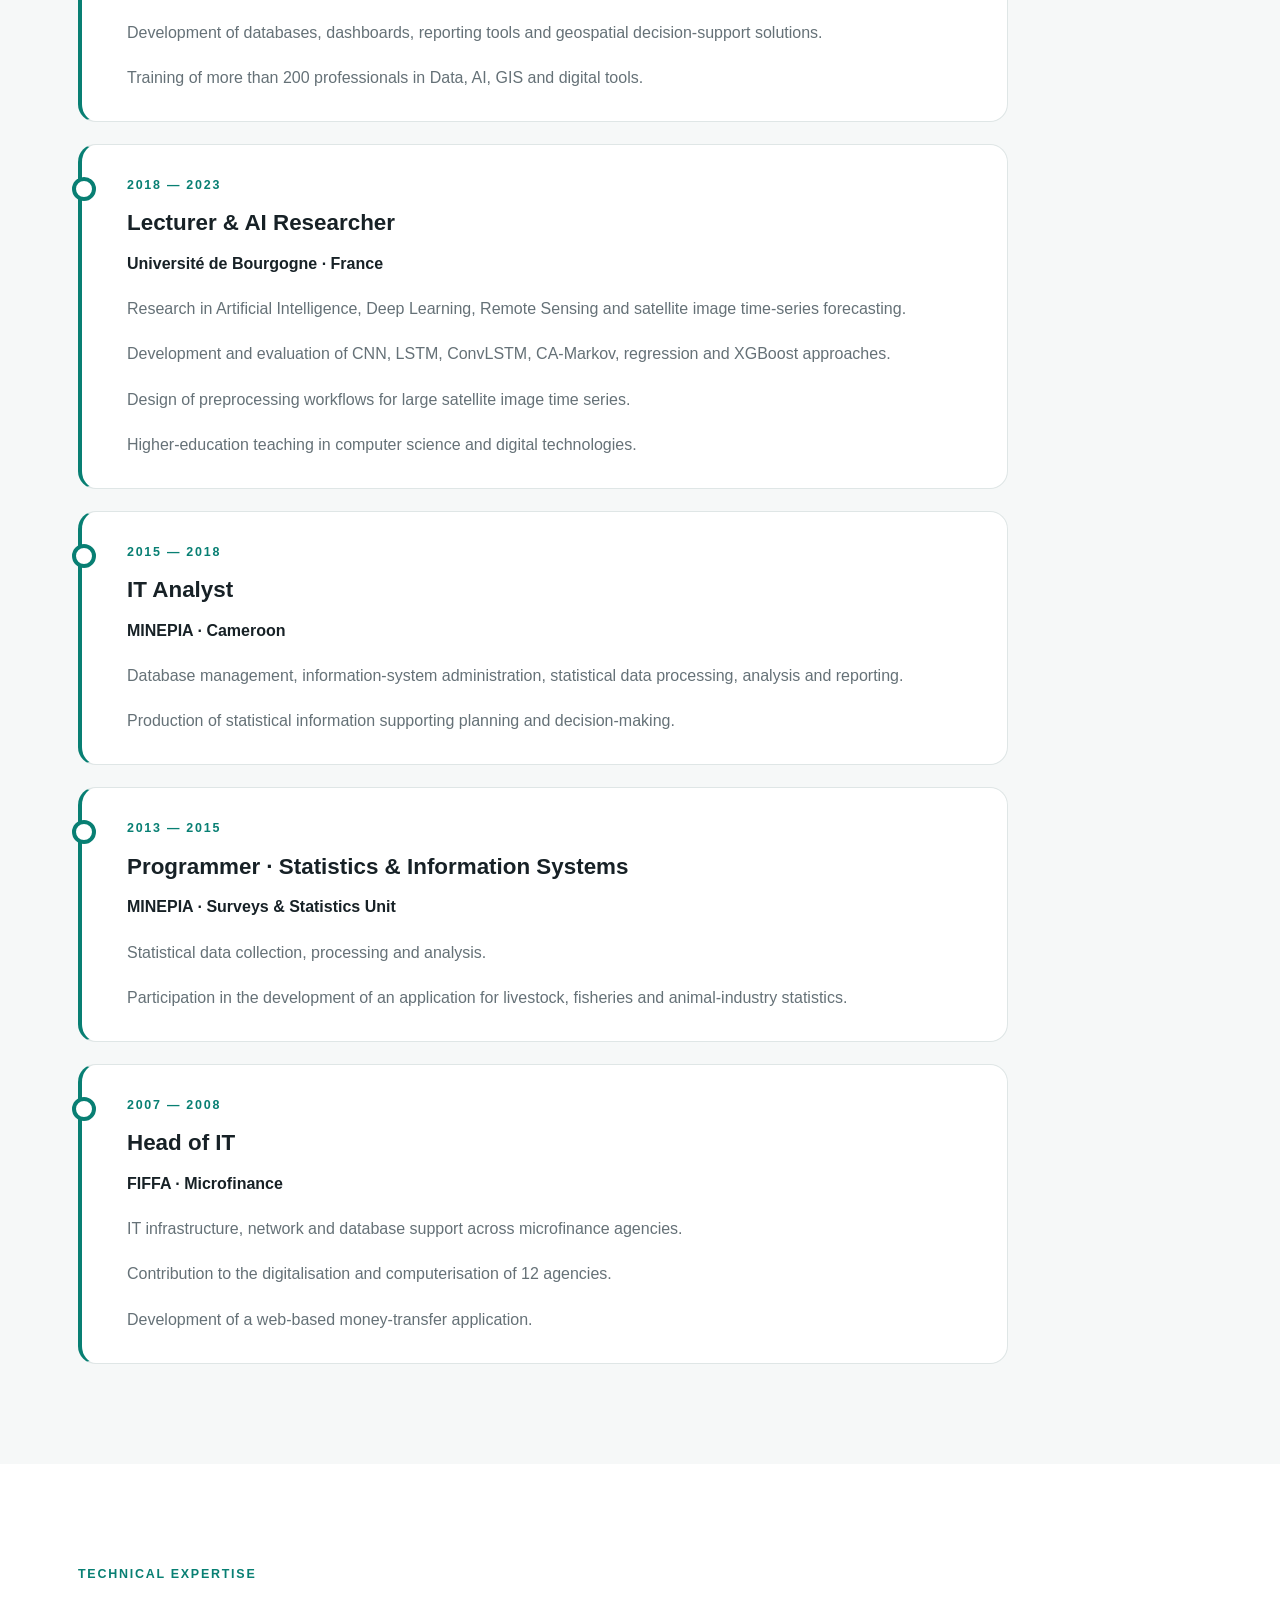
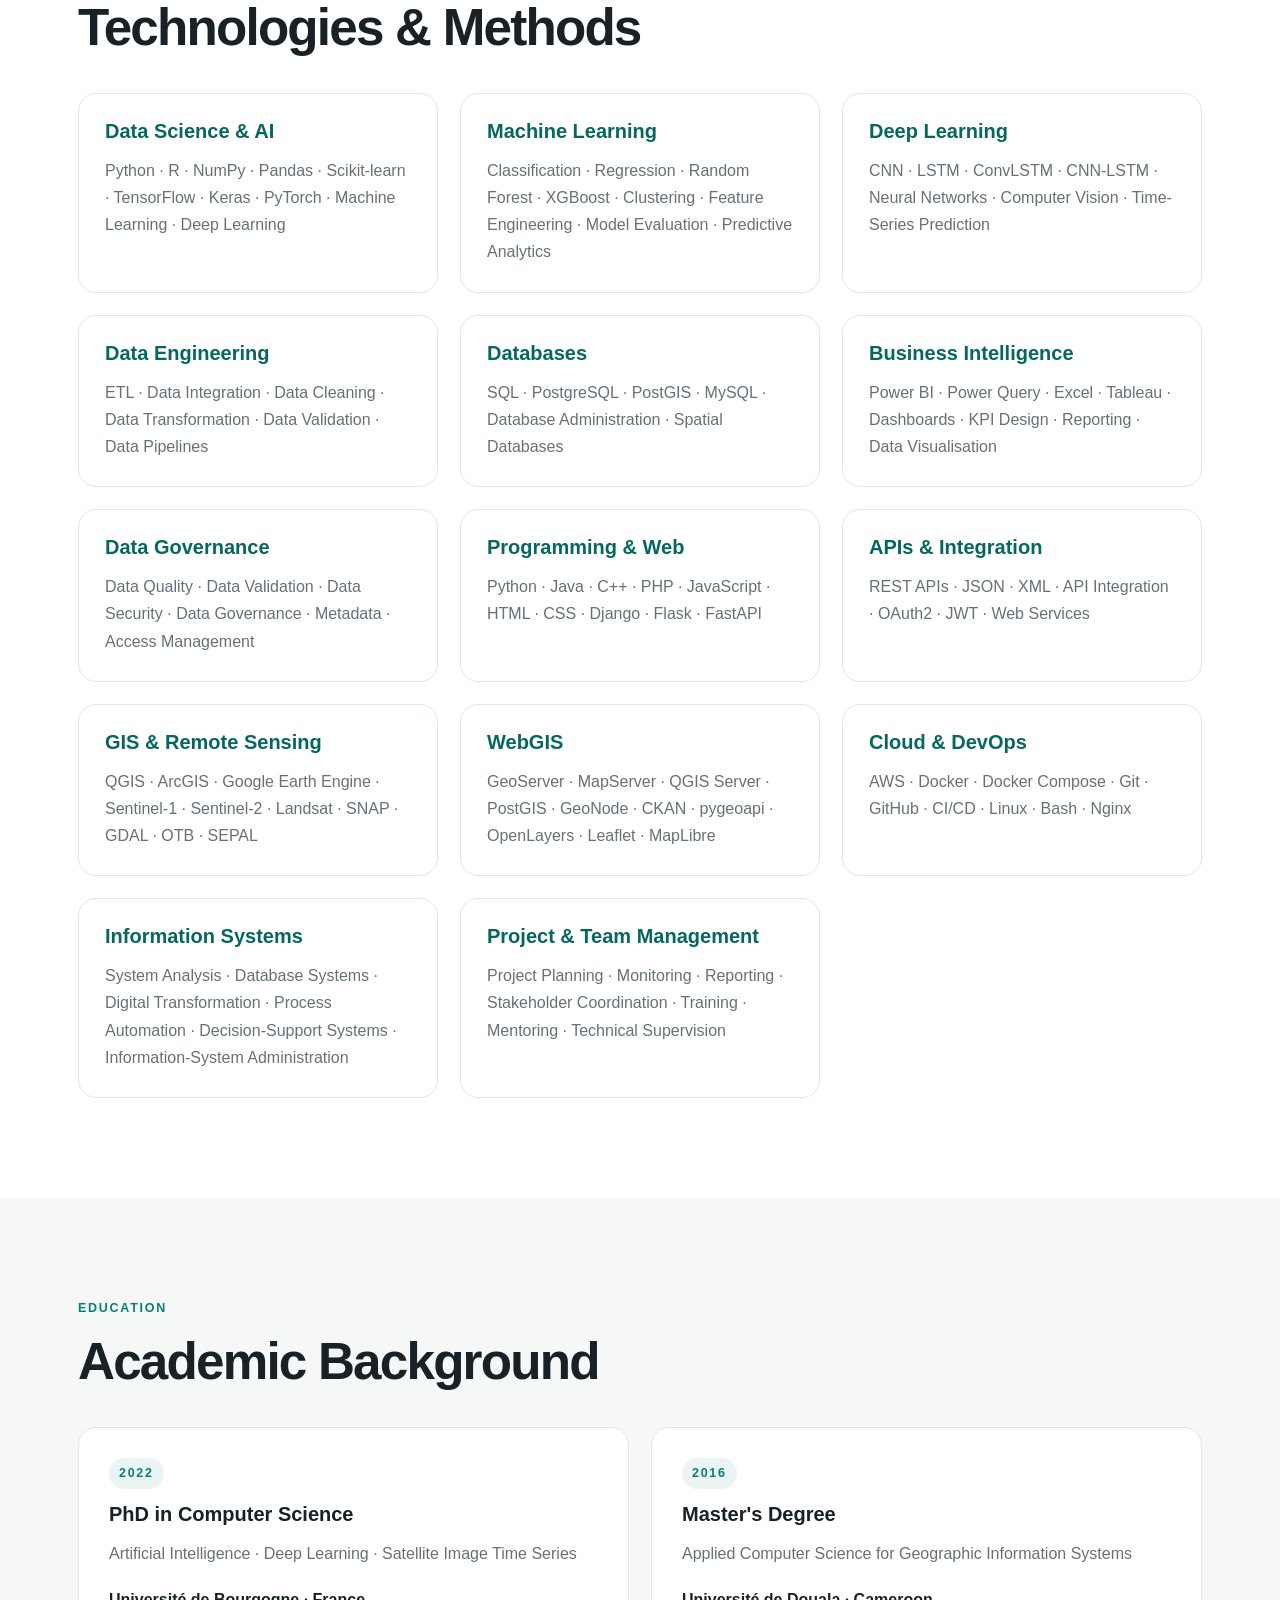
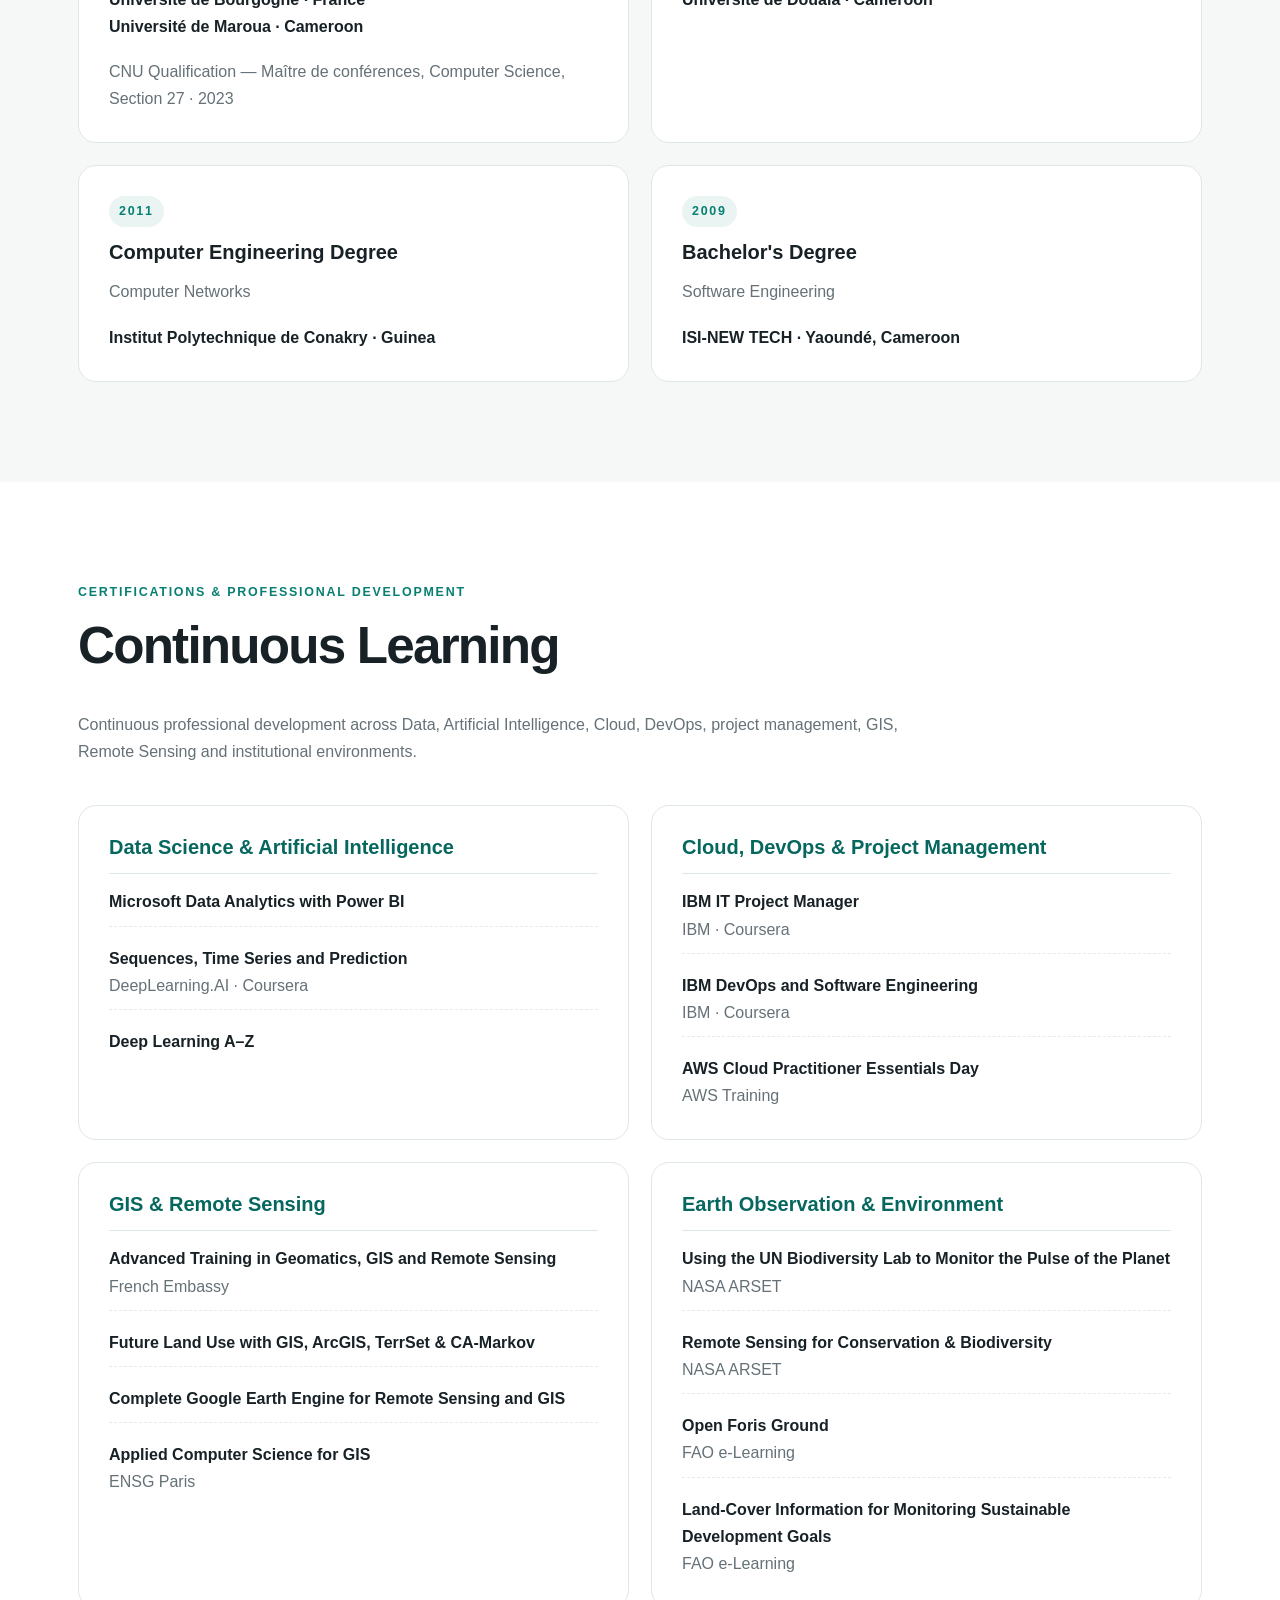
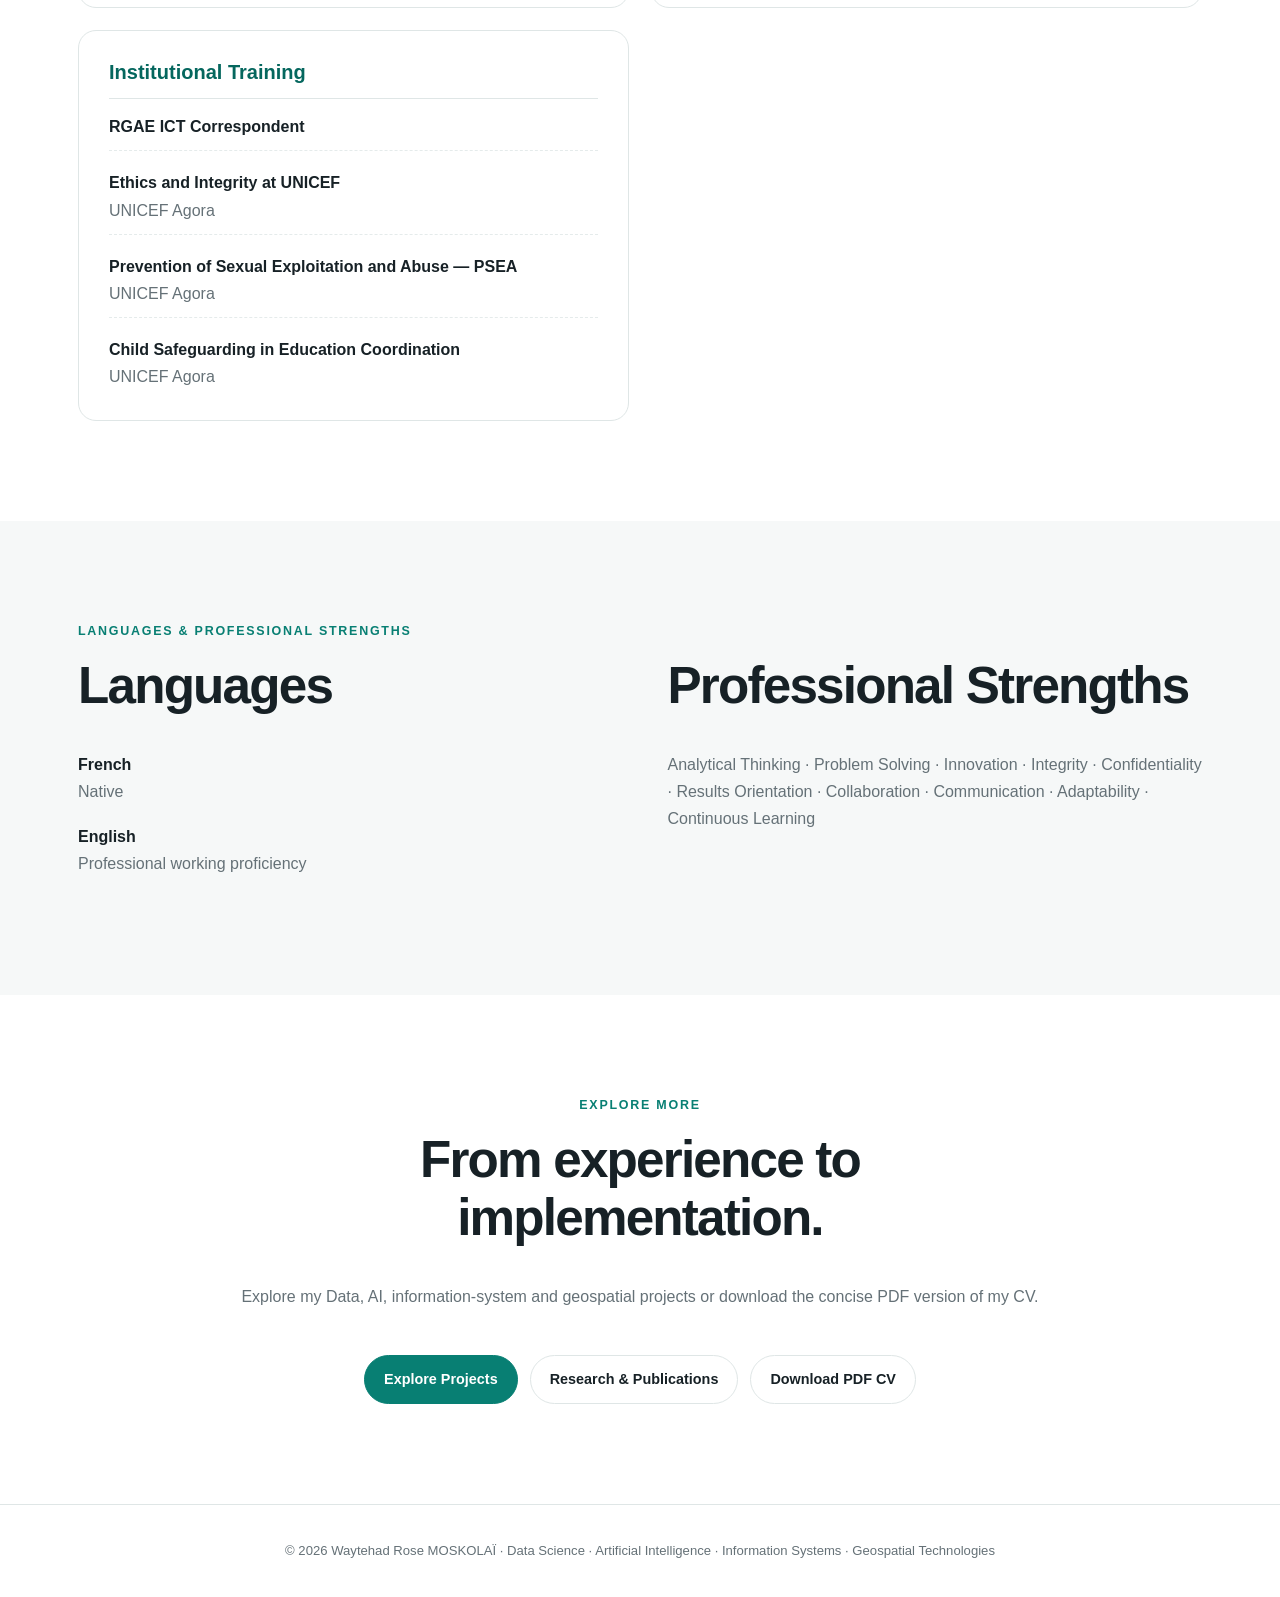
==== commit 1aa78c3a: "Expand portfolio with" ====
--- a/cv.html
+++ b/cv.html
@@ -33,7 +33,7 @@
     <header class="nav">
 
         <a class="brand" href="index.html">
-            RM.
+            ACCUEIL
         </a>
 
         <nav>
